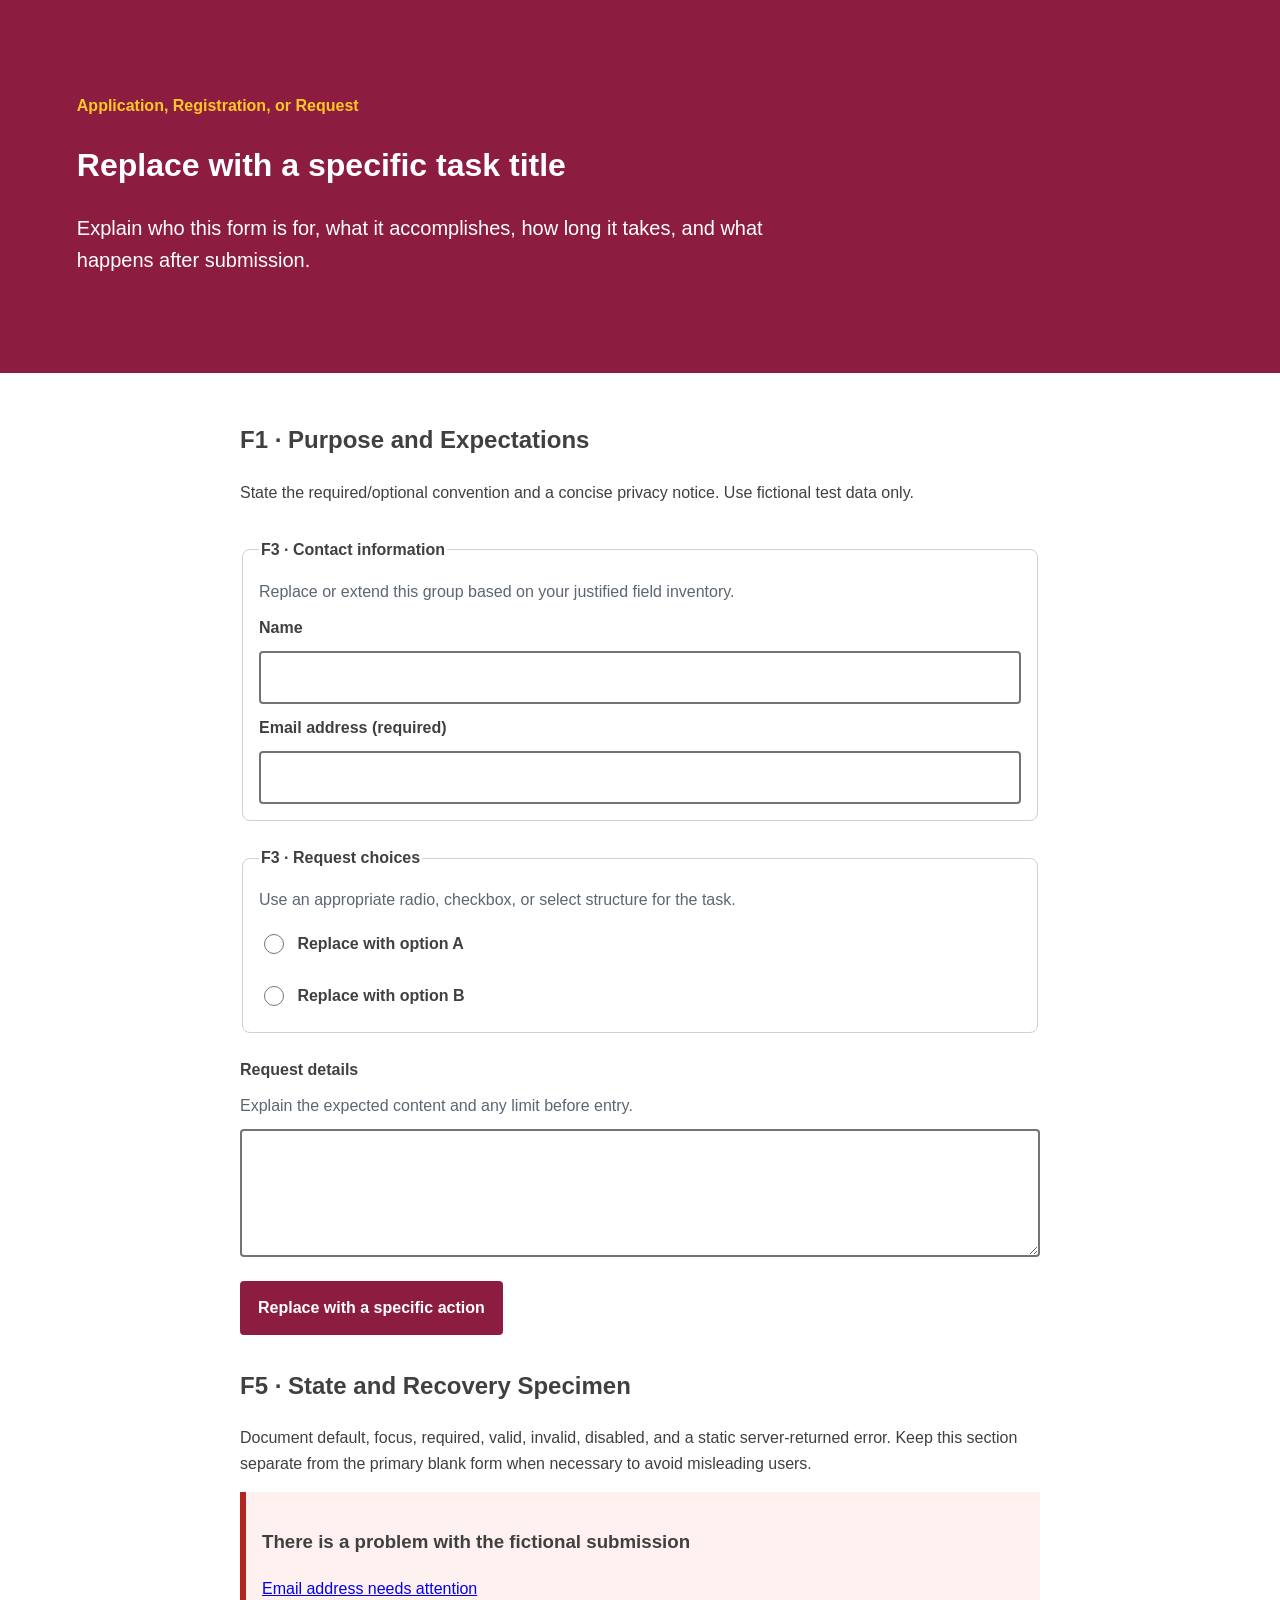
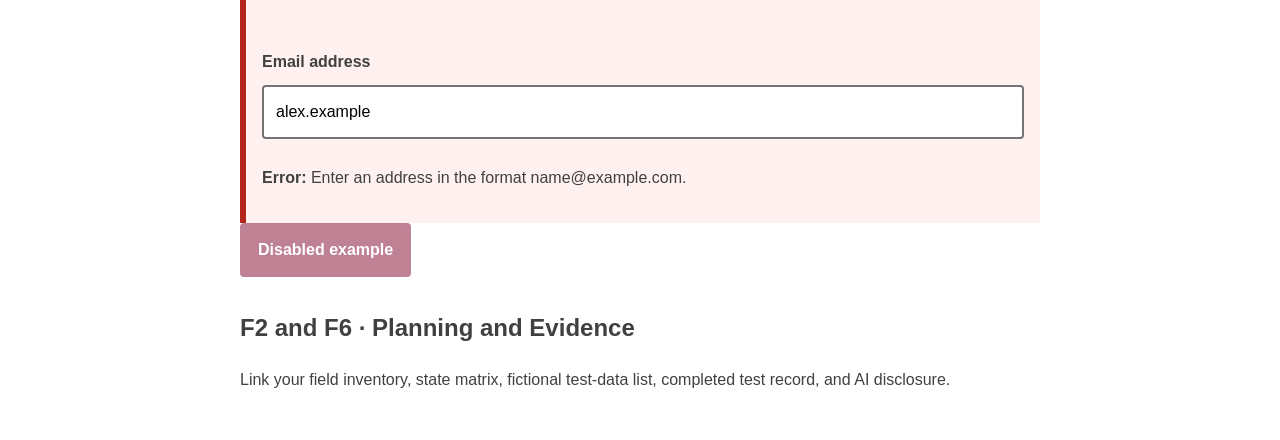
==== index.html @ 84d77645 "first commit - starter files" ====
<!doctype html>
<html lang="en">
    <head>
        <meta charset="utf-8">
        <meta name="viewport" content="width=device-width,initial-scale=1">
        <title>Inclusive Form Flow</title><link rel="stylesheet" href="styles.css">
    </head>
    <body>
        <header class="page-header">
            <p class="eyebrow">Application, Registration, or Request</p>
            <h1>Replace with a specific task title</h1>
            <p class="lede">Explain who this form is for, what it accomplishes, how long it takes, and what happens after submission.</p>
        </header>
        <main>
            <section id="expectations">
                <h2>F1 · Purpose and Expectations</h2>
                <p>State the required/optional convention and a concise privacy notice. Use fictional test data only.</p>
            </section>
            <form action="" method="get">
                <fieldset>
                    <legend>F3 · Contact information</legend>
                    <p class="help">Replace or extend this group based on your justified field inventory.</p>
                    <div class="field">
                        <label for="name">Name</label>
                        <input id="name" name="name" type="text" autocomplete="name">
                    </div>
                    <div class="field">
                        <label for="email">Email address (required)</label>
                        <input id="email" name="email" type="email" autocomplete="email" required>
                    </div>
                </fieldset>
                <fieldset>
                    <legend>F3 · Request choices</legend>
                    <p class="help">Use an appropriate radio, checkbox, or select structure for the task.</p>
                    <label class="choice">
                        <input type="radio" name="request_type" value="option-a"> Replace with option A</label>
                        <label class="choice"><input type="radio" name="request_type" value="option-b"> Replace with option B</label>
                    </fieldset>
                    <div class="field">
                        <label for="details">Request details</label>
                        <p class="help" id="details-help">Explain the expected content and any limit before entry.</p>
                        <textarea id="details" name="details" aria-describedby="details-help"></textarea>
                    </div>
                    <button type="submit">Replace with a specific action</button>
                </form>
                <section id="states">
                    <h2>F5 · State and Recovery Specimen</h2>
                    <p>Document default, focus, required, valid, invalid, disabled, and a static server-returned error. Keep this section separate from the primary blank form when necessary to avoid misleading users.</p>
                    <div class="error-summary">
                        <h3>There is a problem with the fictional submission</h3>
                        <p><a href="#error-example">Email address needs attention</a></p>
                    </div>
                    <div class="field field-error">
                        <label for="error-example">Email address</label>
                        <input id="error-example" type="email" value="alex.example" aria-invalid="true" aria-describedby="error-message">
                        <p id="error-message"><strong>Error:</strong> Enter an address in the format name@example.com.</p>
                    </div>
                    <button type="button" disabled>Disabled example</button>
                </section>
                <section id="documentation">
                    <h2>F2 and F6 · Planning and Evidence</h2>
                    <p>Link your field inventory, state matrix, fictional test-data list, completed test record, and AI disclosure.</p>
                </section>
            </main>
        </body>
        </html>
---- styles.css ----
:root{
    --color-text:#404040;
    --color-surface:#fff;
    --color-action:#8c1d40;
    --color-accent:#ffc627;
    --color-border:#747474;
    --color-error:#b3261e;
    --color-muted:#5c6670;
    --space-3:1rem;
    --radius:.5rem;
    --measure:68ch;
}
*,*::before,*::after{
    box-sizing:border-box;
}
body{
    margin:0;
    color:var(--color-text);
    background:var(--color-surface);
    font-family:Arial,sans-serif;
    line-height:1.6;
}
.page-header{
    padding:clamp(2rem,6vw,5rem);
    background:var(--color-action);
    color:#fff;
}
.eyebrow{
    color:var(--color-accent);
    font-weight:700;
}
.lede{
    max-width:var(--measure);
    font-size:1.25rem;
}
main{
    max-width:52rem;
    margin:auto;
    padding:var(--space-3);
}
section,form{
    margin-block:2rem;
}
form,fieldset,.field{
    display:grid;
    gap:.65rem;
}
form{
    gap:1.5rem;
}
fieldset{
    padding:1rem;
    border:1px solid #d0d0d0;
    border-radius:var(--radius);
}
legend,label{
    font-weight:700;
}
.help{
    margin:0;
    color:var(--color-muted);
}
input,select,textarea,button{
    font:inherit;
}
input:not([type="radio"]):not([type="checkbox"]),select,textarea{
    width:100%;
    padding:.75rem;
    border:2px solid var(--color-border);
    border-radius:.25rem;
}
textarea{
    min-height:8rem;
    resize:vertical;
}
.choice{
    display:flex;
    gap:.65rem;
    align-items:flex-start;
    padding:.5rem 0;
}
.choice input{
    inline-size:1.25rem;
    block-size:1.25rem;
}
button{
    justify-self:start;
    min-height:44px;
    padding:.75rem 1rem;
    background:var(--color-action);
    color:#fff;
    border:2px solid var(--color-action);
    border-radius:.25rem;
    font-weight:700;
}
:focus-visible{
    outline:.2rem solid var(--color-accent);
    outline-offset:.2rem;
}
.error-summary,.field-error{
    padding:1rem;
    border-left:.4rem solid var(--color-error);
    background:#fff1f0;
}
.field-error input{
    border-color:var(--color-error);
}
button:disabled{
    opacity:.55;
    cursor:not-allowed;
}
@media (min-width:48rem){
    .paired-fields{
        display:grid;
        grid-template-columns:1fr 1fr;
        gap:1rem;
    }
}
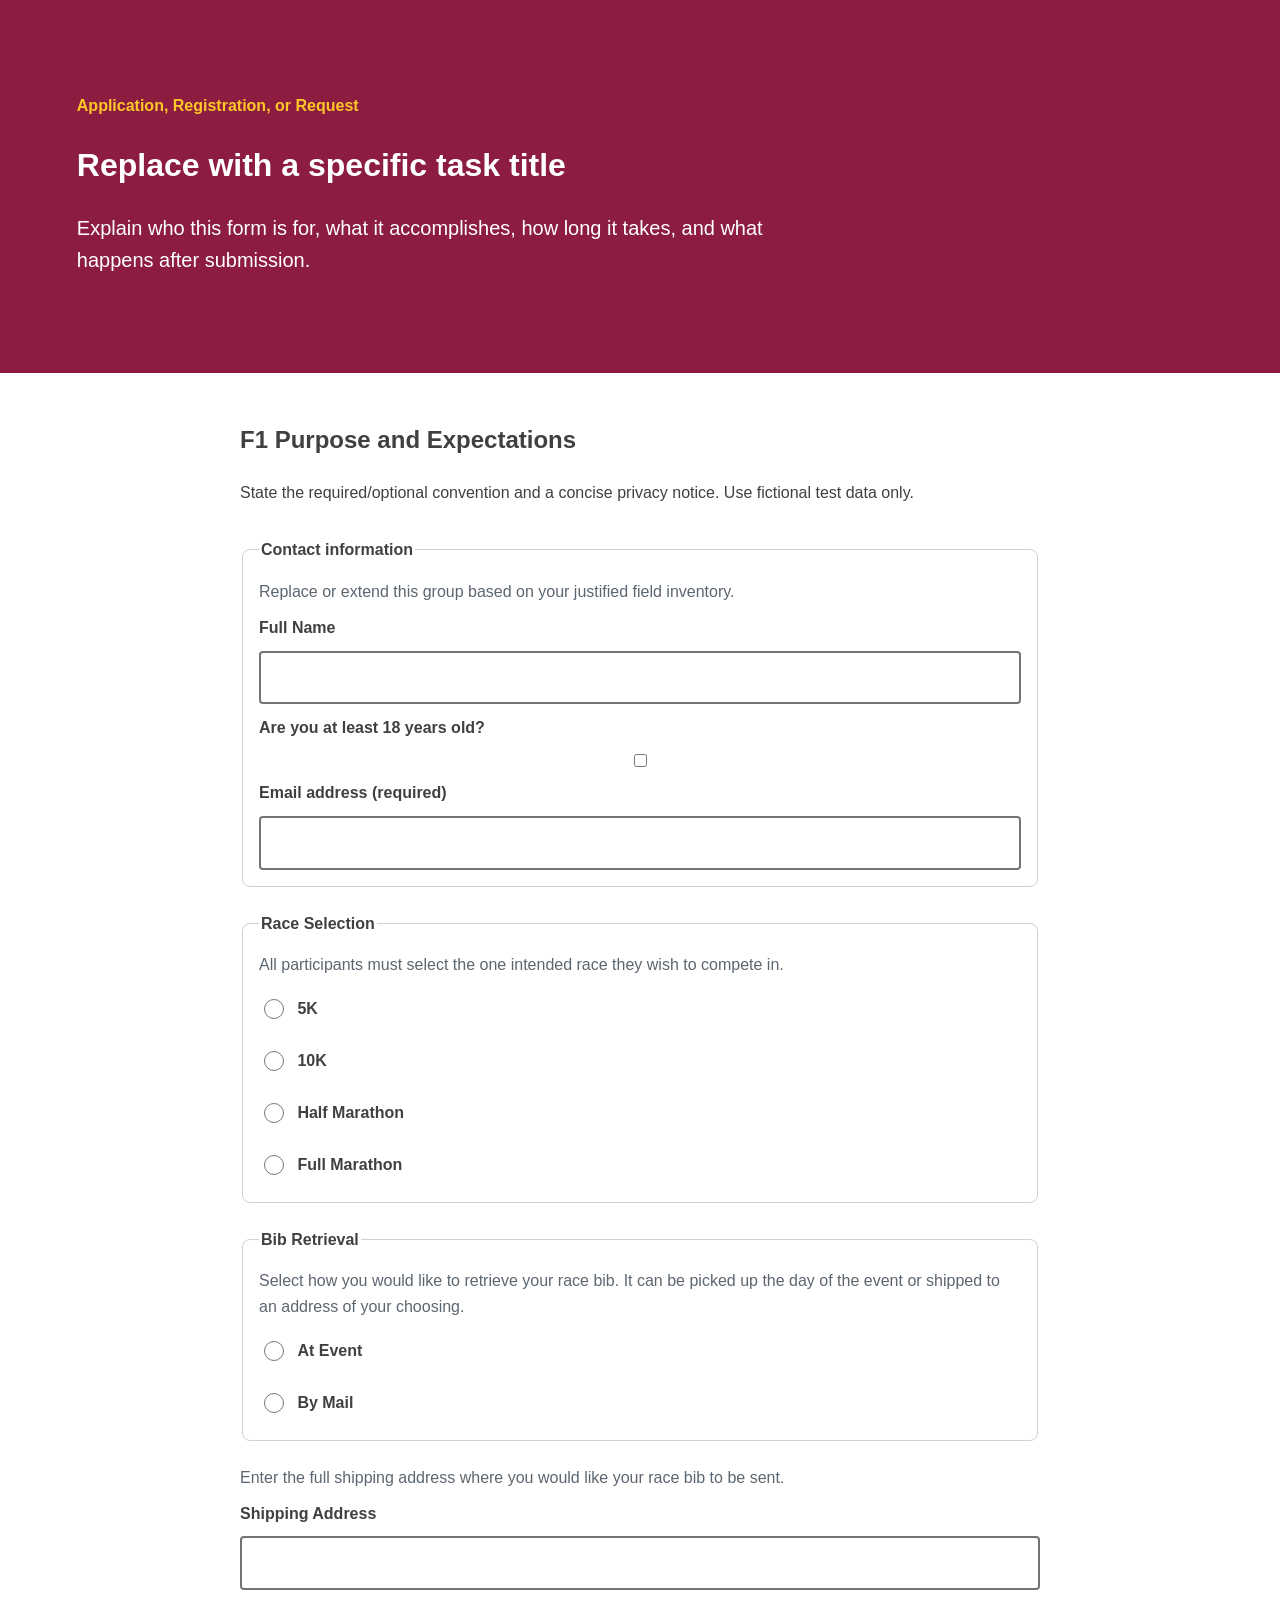
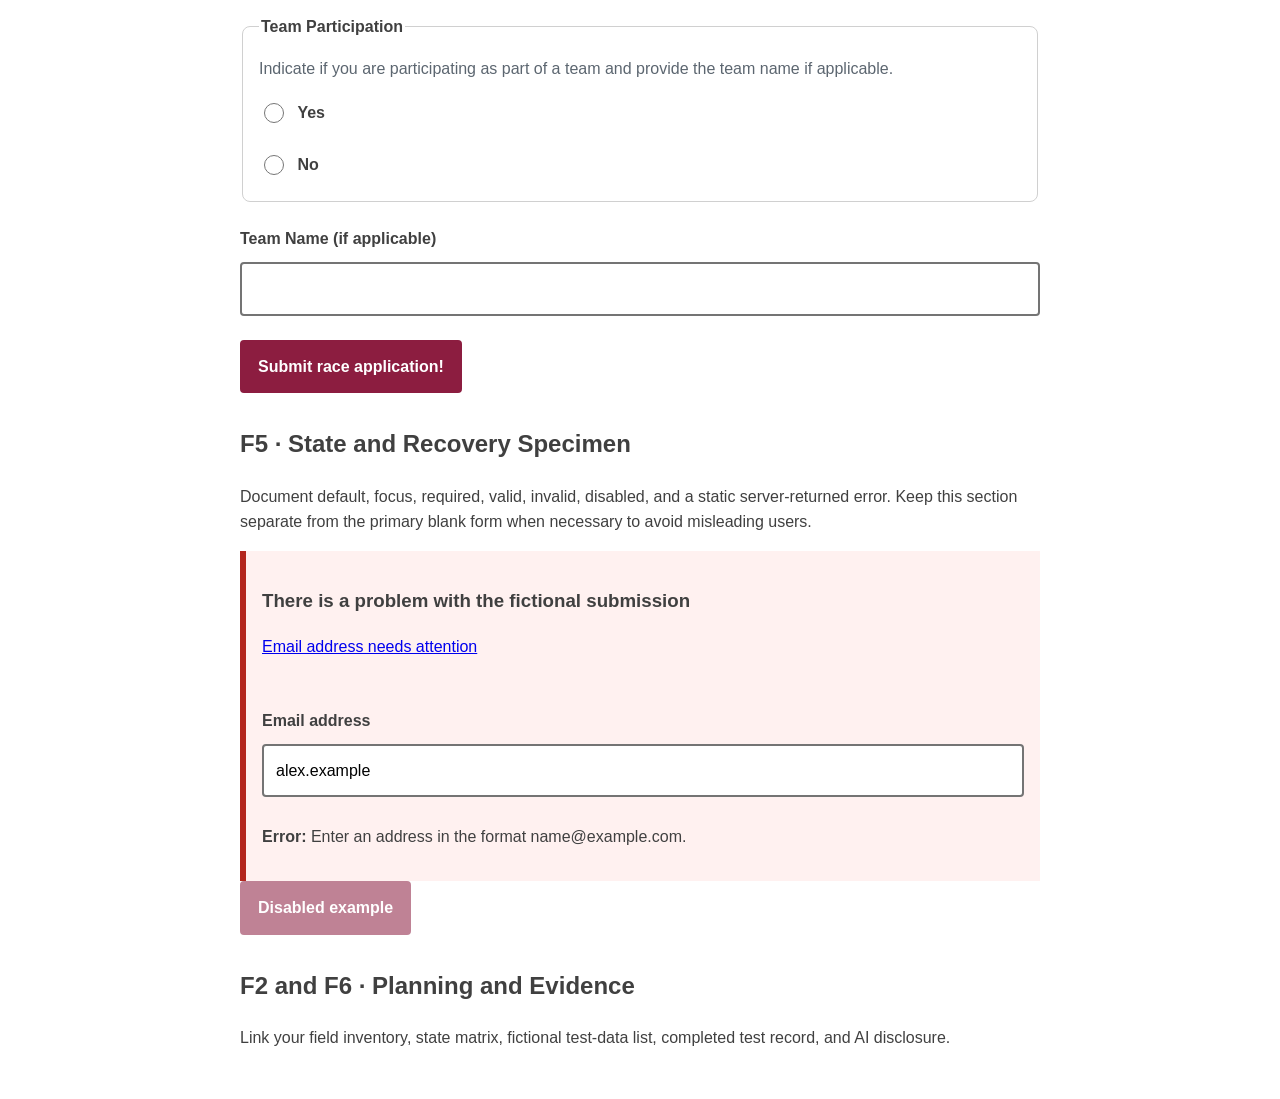
==== commit c4d7f4a5: "Built form fields" ====
--- a/index.html
+++ b/index.html
@@ -13,16 +13,20 @@
         </header>
         <main>
             <section id="expectations">
-                <h2>F1 · Purpose and Expectations</h2>
+                <h2>F1 Purpose and Expectations</h2>
                 <p>State the required/optional convention and a concise privacy notice. Use fictional test data only.</p>
             </section>
             <form action="" method="get">
                 <fieldset>
-                    <legend>F3 · Contact information</legend>
+                    <legend>Contact information</legend>
                     <p class="help">Replace or extend this group based on your justified field inventory.</p>
                     <div class="field">
-                        <label for="name">Name</label>
-                        <input id="name" name="name" type="text" autocomplete="name">
+                        <label for="full_name">Full Name</label>
+                        <input id="full_name" name="full_name" type="text" autocomplete="name" required>
+                    </div>
+                    <div class="field">
+                        <label for="age_verified">Are you at least 18 years old?</label>
+                        <input id="age_verified" name="age_verified" type="checkbox" required>
                     </div>
                     <div class="field">
                         <label for="email">Email address (required)</label>
@@ -30,18 +34,44 @@
                     </div>
                 </fieldset>
                 <fieldset>
-                    <legend>F3 · Request choices</legend>
-                    <p class="help">Use an appropriate radio, checkbox, or select structure for the task.</p>
+                    <legend>Race Selection</legend>
+                    <p class="help">All participants must select the one intended race they wish to compete in.</p>
                     <label class="choice">
-                        <input type="radio" name="request_type" value="option-a"> Replace with option A</label>
-                        <label class="choice"><input type="radio" name="request_type" value="option-b"> Replace with option B</label>
+                        <input type="radio" name="race_option" value="5K" required> 5K </label>
+                        <label class="choice"><input type="radio" name="race_option" value="10K" required> 10K </label>
+                        <label class="choice"><input type="radio" name="race_option" value="Half Marathon" required> Half Marathon </label>
+                        <label class="choice"><input type="radio" name="race_option" value="Full Marathon" required> Full Marathon </label>
+                    </fieldset>
+                    <fieldset>
+                        <legend>Bib Retrieval</legend>
+                        <p class="help">Select how you would like to retrieve your race bib. It can be picked up the day of the event or shipped to an address of your choosing. </p>
+                        <label class="choice">
+                            <input type="radio" name="bib_retrieval_method" value="at_event" required> At Event
+                        </label>
+                        <label class="choice">
+                            <input type="radio" name="bib_retrieval_method" value="by_mail" required> By Mail
+                        </label>
                     </fieldset>
                     <div class="field">
-                        <label for="details">Request details</label>
-                        <p class="help" id="details-help">Explain the expected content and any limit before entry.</p>
-                        <textarea id="details" name="details" aria-describedby="details-help"></textarea>
+                        <p class="help">Enter the full shipping address where you would like your race bib to be sent.</p>
+                        <label for="delivery_address">Shipping Address</label>
+                        <input id="delivery_address" type="text" name="delivery_address" autocomplete="street-address">
                     </div>
-                    <button type="submit">Replace with a specific action</button>
+                    <fieldset>
+                        <legend>Team Participation</legend>
+                        <p class="help">Indicate if you are participating as part of a team and provide the team name if applicable.</p>
+                        <label class="choice">
+                            <input type="radio" name="team_participation" value="yes" required> Yes
+                        </label>
+                        <label class="choice">
+                            <input type="radio" name="team_participation" value="no" required> No
+                        </label>
+                    </fieldset>
+                    <div class="field">
+                        <label for="team_name">Team Name (if applicable) </label>
+                        <input type="text" id="team_name" name="team_name">
+                    </div>
+                    <button type="submit">Submit race application!</button>
                 </form>
                 <section id="states">
                     <h2>F5 · State and Recovery Specimen</h2>
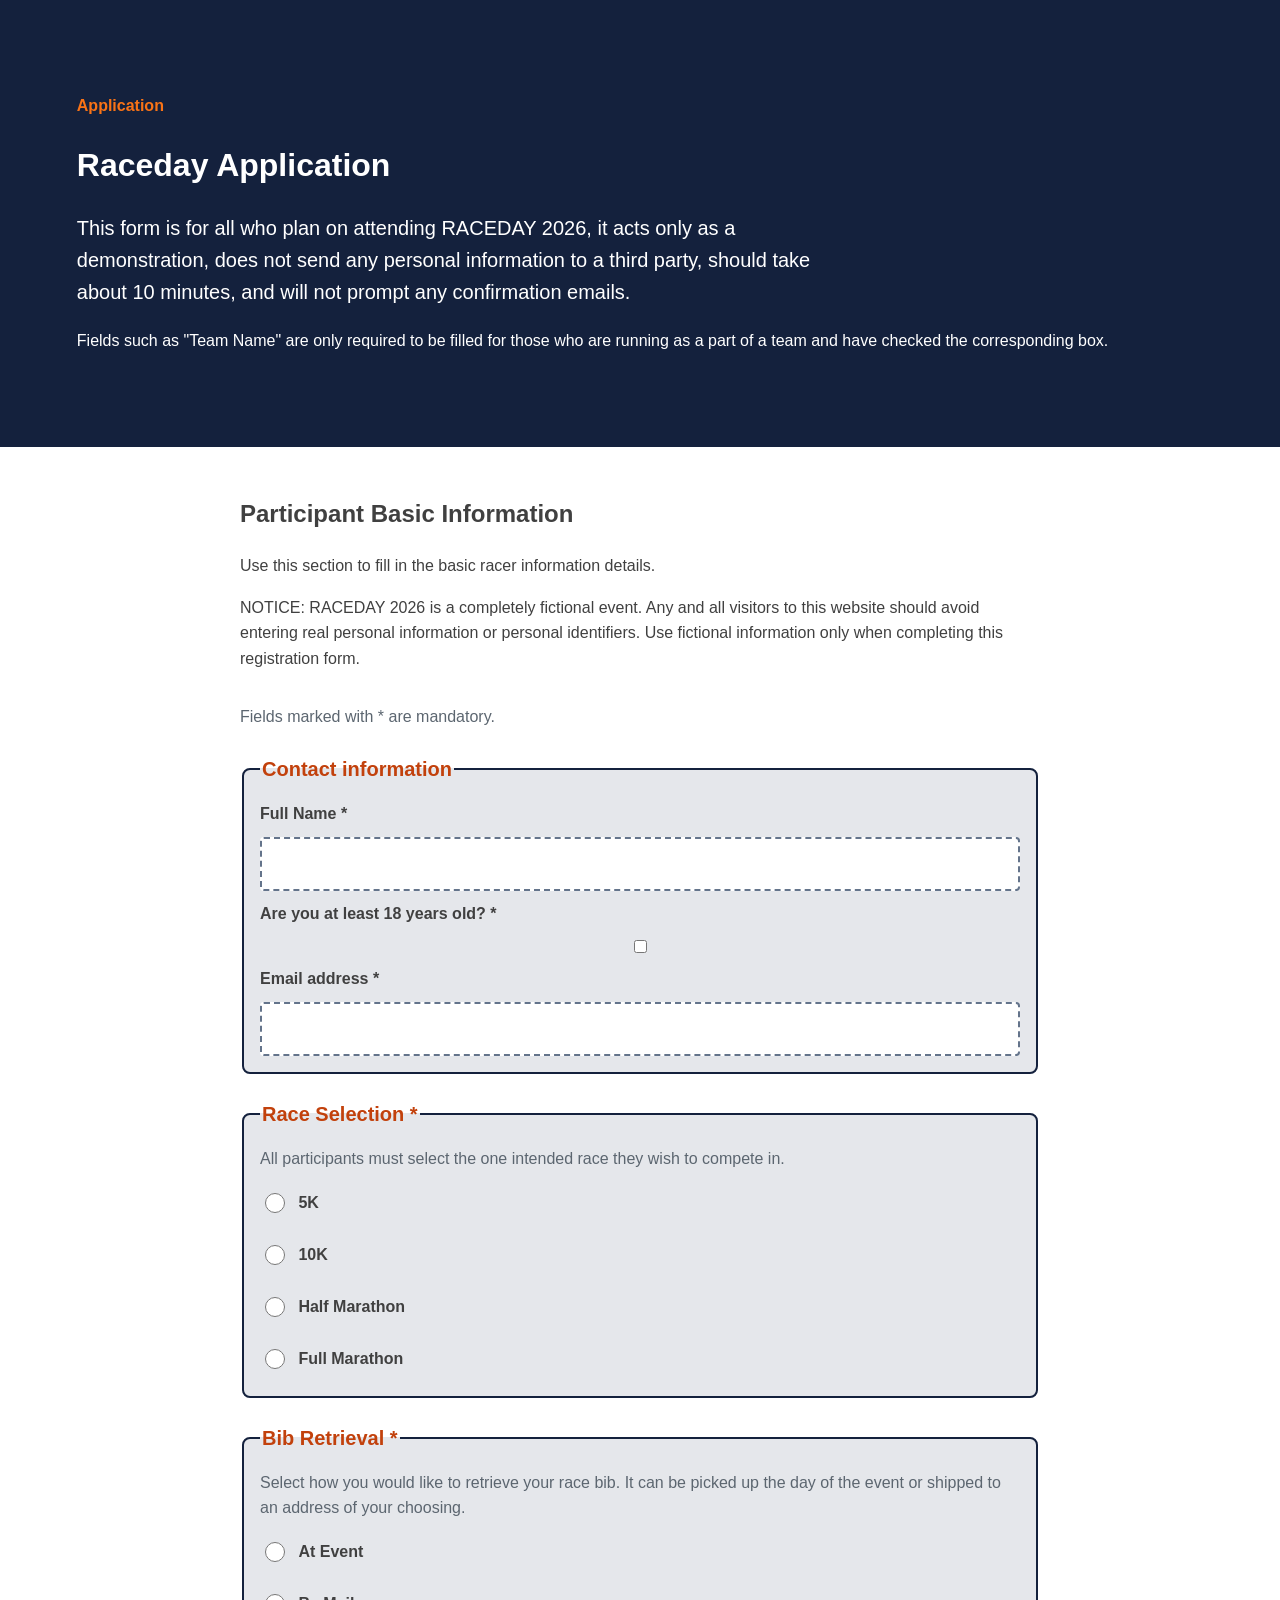
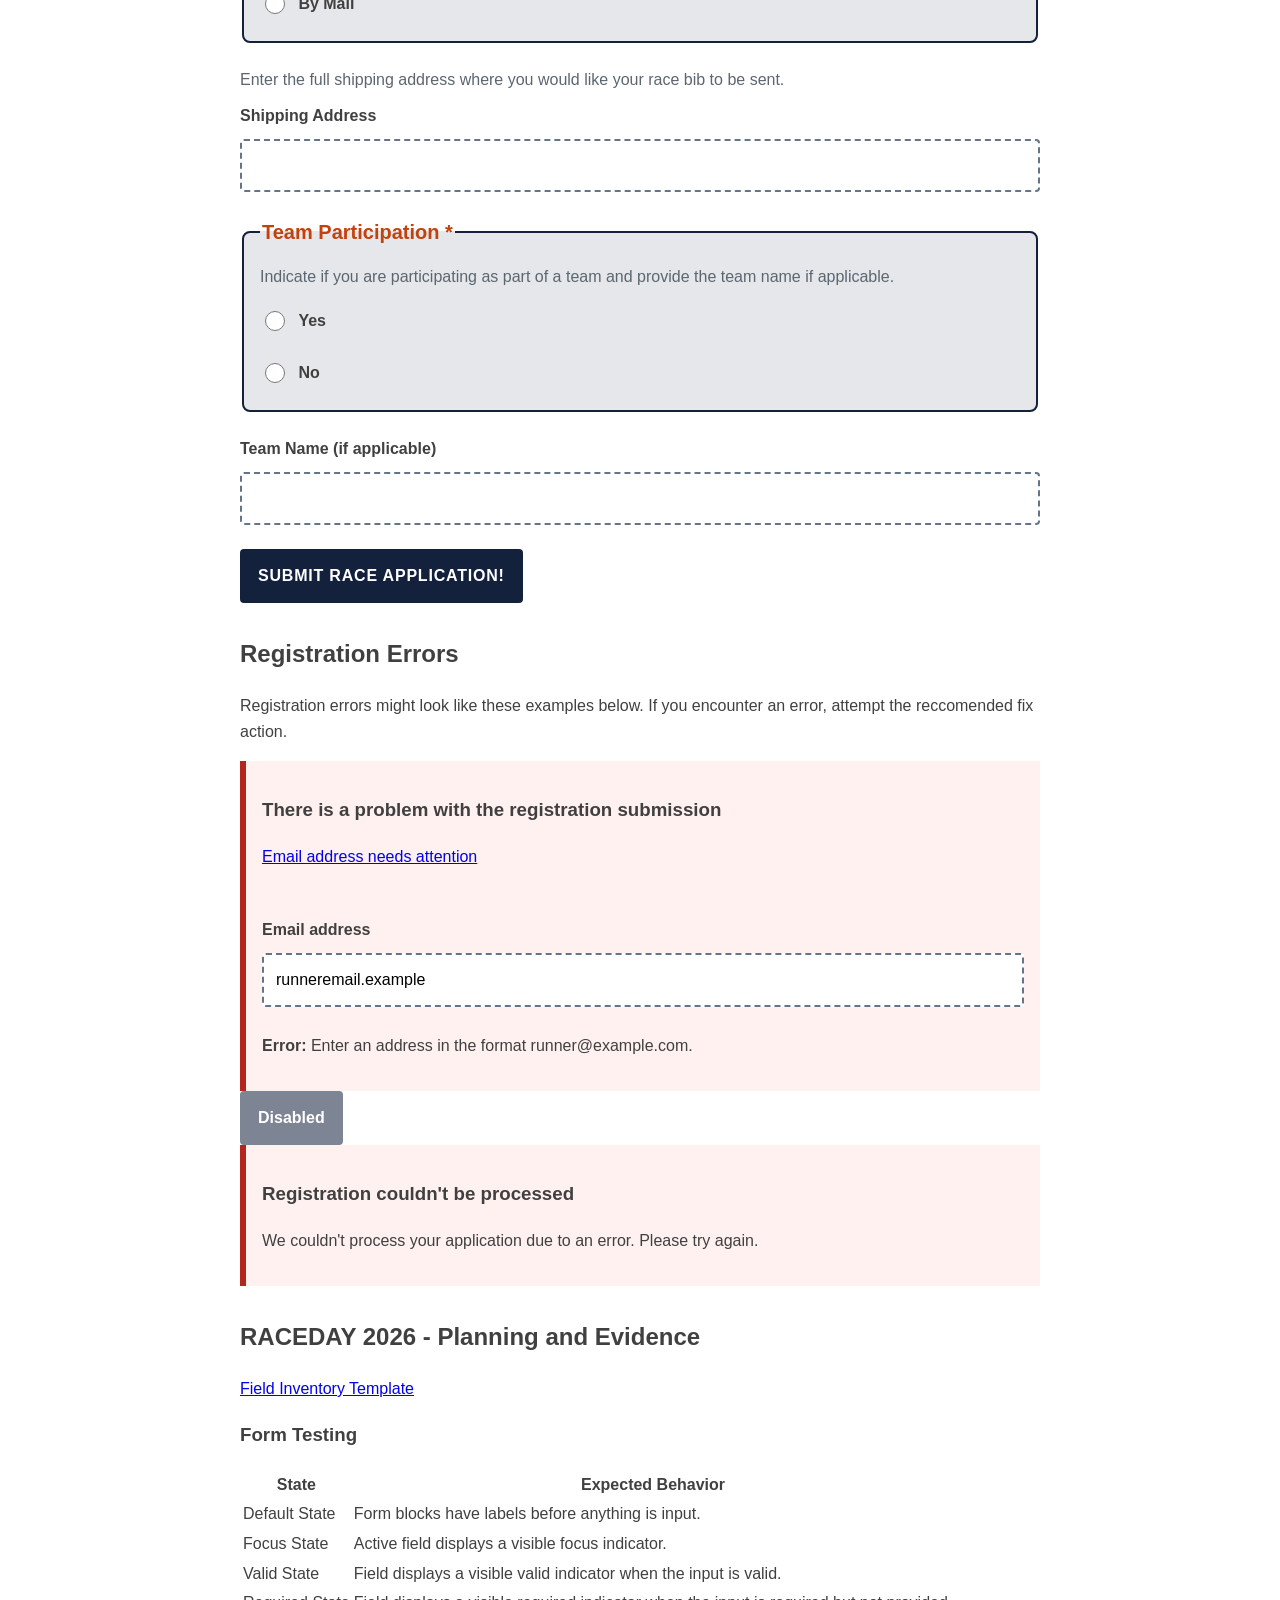
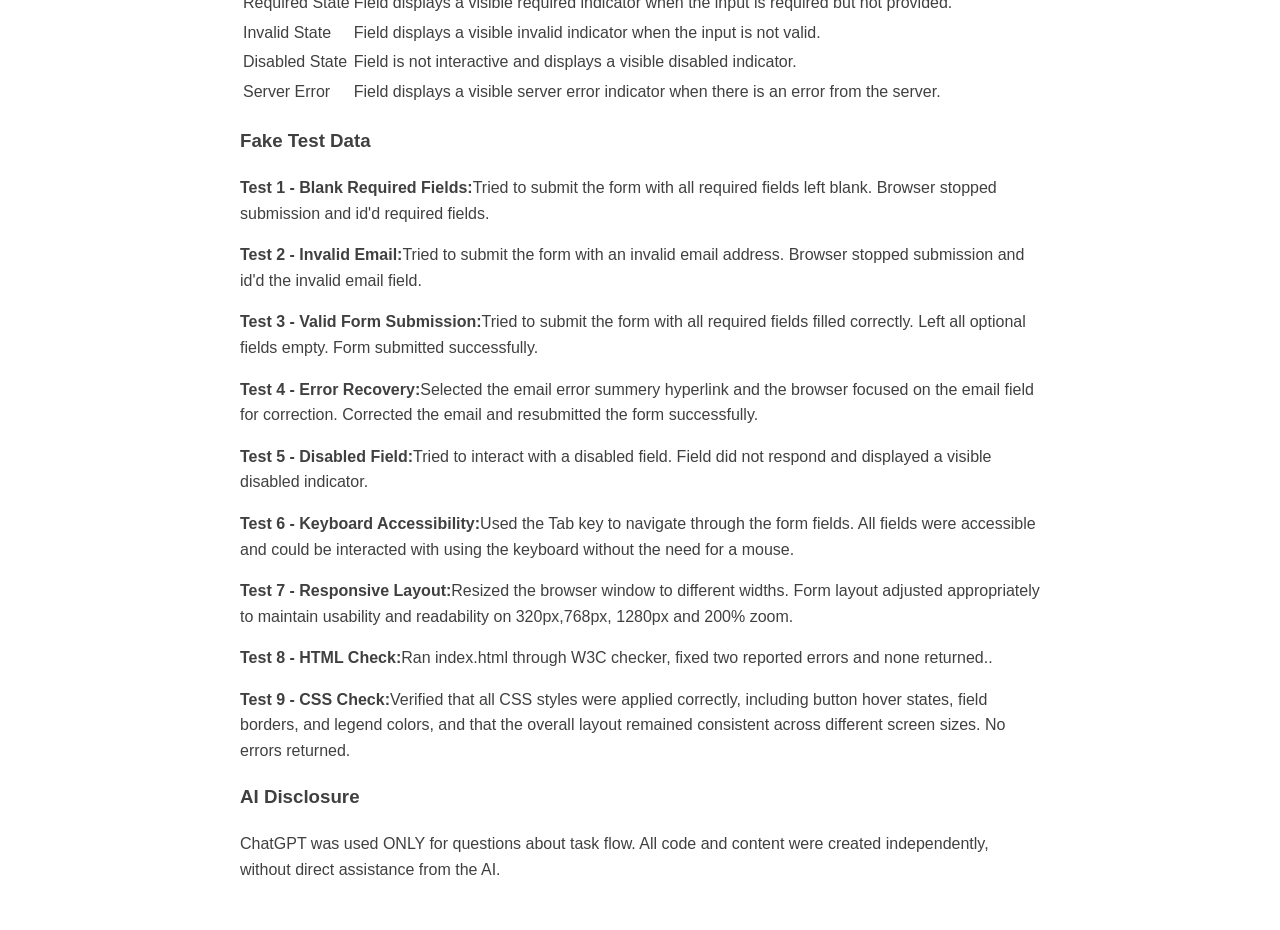
==== commit 7b437e71: "index and css changes" ====
--- a/index.html
+++ b/index.html
@@ -3,38 +3,40 @@
     <head>
         <meta charset="utf-8">
         <meta name="viewport" content="width=device-width,initial-scale=1">
-        <title>Inclusive Form Flow</title><link rel="stylesheet" href="styles.css">
+        <title>Raceday Application</title><link rel="stylesheet" href="styles.css">
     </head>
     <body>
         <header class="page-header">
-            <p class="eyebrow">Application, Registration, or Request</p>
-            <h1>Replace with a specific task title</h1>
-            <p class="lede">Explain who this form is for, what it accomplishes, how long it takes, and what happens after submission.</p>
+            <p class="eyebrow">Application</p>
+            <h1>Raceday Application</h1>
+            <p class="lede">This form is for all who plan on attending RACEDAY 2026, it acts only as a demonstration, does not send any personal information to a third party, should take about 10 minutes, and will not prompt any confirmation emails.</p>
+            <p>Fields such as "Team Name" are only required to be filled for those who are running as a part of a team and have checked the corresponding box.</p>
         </header>
         <main>
             <section id="expectations">
-                <h2>F1 Purpose and Expectations</h2>
-                <p>State the required/optional convention and a concise privacy notice. Use fictional test data only.</p>
+                <h2>Participant Basic Information</h2>
+                <p>Use this section to fill in the basic racer information details.</p>
+                <p>NOTICE: RACEDAY 2026 is a completely fictional event. Any and all visitors to this website should avoid entering real personal information or personal identifiers. Use fictional information only when completing this registration form.</p>
             </section>
-            <form action="" method="get">
+            <form method="get">
+                <p class="help">Fields marked with * are mandatory.</p>
                 <fieldset>
                     <legend>Contact information</legend>
-                    <p class="help">Replace or extend this group based on your justified field inventory.</p>
                     <div class="field">
-                        <label for="full_name">Full Name</label>
+                        <label for="full_name">Full Name *</label>
                         <input id="full_name" name="full_name" type="text" autocomplete="name" required>
                     </div>
                     <div class="field">
-                        <label for="age_verified">Are you at least 18 years old?</label>
+                        <label for="age_verified">Are you at least 18 years old? *</label>
                         <input id="age_verified" name="age_verified" type="checkbox" required>
                     </div>
                     <div class="field">
-                        <label for="email">Email address (required)</label>
+                        <label for="email">Email address *</label>
                         <input id="email" name="email" type="email" autocomplete="email" required>
                     </div>
                 </fieldset>
                 <fieldset>
-                    <legend>Race Selection</legend>
+                    <legend>Race Selection *</legend>
                     <p class="help">All participants must select the one intended race they wish to compete in.</p>
                     <label class="choice">
                         <input type="radio" name="race_option" value="5K" required> 5K </label>
@@ -43,7 +45,7 @@
                         <label class="choice"><input type="radio" name="race_option" value="Full Marathon" required> Full Marathon </label>
                     </fieldset>
                     <fieldset>
-                        <legend>Bib Retrieval</legend>
+                        <legend>Bib Retrieval *</legend>
                         <p class="help">Select how you would like to retrieve your race bib. It can be picked up the day of the event or shipped to an address of your choosing. </p>
                         <label class="choice">
                             <input type="radio" name="bib_retrieval_method" value="at_event" required> At Event
@@ -55,10 +57,10 @@
                     <div class="field">
                         <p class="help">Enter the full shipping address where you would like your race bib to be sent.</p>
                         <label for="delivery_address">Shipping Address</label>
-                        <input id="delivery_address" type="text" name="delivery_address" autocomplete="street-address">
+                        <input id="delivery_address" type="text" name="delivery_address" >
                     </div>
                     <fieldset>
-                        <legend>Team Participation</legend>
+                        <legend>Team Participation *</legend>
                         <p class="help">Indicate if you are participating as part of a team and provide the team name if applicable.</p>
                         <label class="choice">
                             <input type="radio" name="team_participation" value="yes" required> Yes
@@ -74,22 +76,80 @@
                     <button type="submit">Submit race application!</button>
                 </form>
                 <section id="states">
-                    <h2>F5 · State and Recovery Specimen</h2>
-                    <p>Document default, focus, required, valid, invalid, disabled, and a static server-returned error. Keep this section separate from the primary blank form when necessary to avoid misleading users.</p>
+                    <h2>Registration Errors</h2>
+                    <p>Registration errors might look like these examples below. If you encounter an error, attempt the reccomended fix action.</p>
                     <div class="error-summary">
-                        <h3>There is a problem with the fictional submission</h3>
+                        <h3>There is a problem with the registration submission</h3>
                         <p><a href="#error-example">Email address needs attention</a></p>
                     </div>
                     <div class="field field-error">
                         <label for="error-example">Email address</label>
-                        <input id="error-example" type="email" value="alex.example" aria-invalid="true" aria-describedby="error-message">
-                        <p id="error-message"><strong>Error:</strong> Enter an address in the format name@example.com.</p>
+                        <input id="error-example" type="email" value="runneremail.example" aria-invalid="true" aria-describedby="error-message">
+                        <p id="error-message"><strong>Error:</strong> Enter an address in the format runner@example.com.</p>
                     </div>
-                    <button type="button" disabled>Disabled example</button>
+                    <button type="button" disabled>Disabled</button>
+                    <div class="error-summary" role="alert">
+                        <h3>Registration couldn't be processed</h3>
+                        <p>We couldn't process your application due to an error. Please try again.</p>
+                    </div>
                 </section>
                 <section id="documentation">
-                    <h2>F2 and F6 · Planning and Evidence</h2>
-                    <p>Link your field inventory, state matrix, fictional test-data list, completed test record, and AI disclosure.</p>
+                    <h2>RACEDAY 2026 - Planning and Evidence</h2>
+                    <p> <a href="field-inventory-template.html">Field Inventory Template</a></p>
+                    <h3>Form Testing</h3>
+                    <table>
+                        <thead>
+                            <tr>
+                                <th scope="col">State</th>
+                                <th scope="col">Expected Behavior</th>
+                            </tr>
+                        </thead>
+                        <tbody>
+                            <tr>
+                                <td>Default State</td>
+                                <td>Form blocks have labels before anything is input.</td>
+                            </tr>
+                        </tbody>
+                        <tbody>
+                            <tr>
+                                <td>Focus State</td>
+                                <td>Active field displays a visible focus indicator.</td>
+                            </tr>
+                            <tr>
+                                <td>Valid State</td>
+                                <td>Field displays a visible valid indicator when the input is valid.</td>
+                            </tr>
+                            <tr>
+                                <td>Required State</td>
+                                <td>Field displays a visible required indicator when the input is required but not provided.</td>
+                            </tr>
+                            <tr>
+                                <td>Invalid State</td>
+                                <td>Field displays a visible invalid indicator when the input is not valid.</td>
+                            </tr>
+                            <tr>
+                                <td>Disabled State</td>
+                                <td>Field is not interactive and displays a visible disabled indicator.</td>
+                            </tr>
+                            <tr>
+                                <td>Server Error</td>
+                                <td>Field displays a visible server error indicator when there is an error from the server.</td>
+                            </tr>
+                        </tbody>
+                    </table>
+                    <h3>Fake Test Data</h3>
+                    <p><strong>Test 1 - Blank Required Fields:</strong>Tried to submit the form with all required fields left blank. Browser stopped submission and id'd required fields.</p>
+                    <p><strong>Test 2 - Invalid Email:</strong>Tried to submit the form with an invalid email address. Browser stopped submission and id'd the invalid email field.</p>
+                    <p><strong>Test 3 - Valid Form Submission:</strong>Tried to submit the form with all required fields filled correctly. Left all optional fields empty. Form submitted successfully.</p>
+                    <p><strong>Test 4 - Error Recovery:</strong>Selected the email error summery hyperlink and the browser focused on the email field for correction. Corrected the email and resubmitted the form successfully.</p>
+                    <p><strong>Test 5 - Disabled Field:</strong>Tried to interact with a disabled field. Field did not respond and displayed a visible disabled indicator.</p>
+                    <p><strong>Test 6 - Keyboard Accessibility:</strong>Used the Tab key to navigate through the form fields. All fields were accessible and could be interacted with using the keyboard without the need for a mouse.</p>
+                    <p><strong>Test 7 - Responsive Layout:</strong>Resized the browser window to different widths. Form layout adjusted appropriately to maintain usability and readability on 320px,768px, 1280px and 200% zoom.</p>
+                    <p><strong>Test 8 - HTML Check:</strong>Ran index.html through W3C checker, fixed two reported errors and none returned..</p>
+                    <p><strong>Test 9 - CSS Check:</strong>Verified that all CSS styles were applied correctly, including button hover states, field borders, and legend colors, and that the overall layout remained consistent across different screen sizes. No errors returned.</p>
+
+                    <h3>AI Disclosure</h3>
+                    <p>ChatGPT was used ONLY for questions about task flow. All code and content were created independently, without direct assistance from the AI.</p>
                 </section>
             </main>
         </body>
--- a/styles.css
+++ b/styles.css
@@ -1,8 +1,8 @@
 :root{
     --color-text:#404040;
     --color-surface:#fff;
-    --color-action:#8c1d40;
-    --color-accent:#ffc627;
+    --color-action:#14213d;
+    --color-accent:#f97316;
     --color-border:#747474;
     --color-error:#b3261e;
     --color-muted:#5c6670;
@@ -50,11 +50,16 @@
 }
 fieldset{
     padding:1rem;
-    border:1px solid #d0d0d0;
+    border:2px solid var(--color-action);
     border-radius:var(--radius);
+    background: #e5e7eb;
 }
 legend,label{
     font-weight:700;
+}
+legend{
+    color: #C2410C;
+    font-size: 1.25rem;
 }
 .help{
     margin:0;
@@ -66,7 +71,7 @@
 input:not([type="radio"]):not([type="checkbox"]),select,textarea{
     width:100%;
     padding:.75rem;
-    border:2px solid var(--color-border);
+    border:2px dashed #64748B;
     border-radius:.25rem;
 }
 textarea{
@@ -93,6 +98,14 @@
     border-radius:.25rem;
     font-weight:700;
 }
+button[type="submit"] {
+    text-transform: uppercase;
+    letter-spacing: 0.05em;
+}
+button[type="submit"]:hover{
+    background:var(--color-accent);
+    border-color:var(--color-accent);
+}
 :focus-visible{
     outline:.2rem solid var(--color-accent);
     outline-offset:.2rem;
